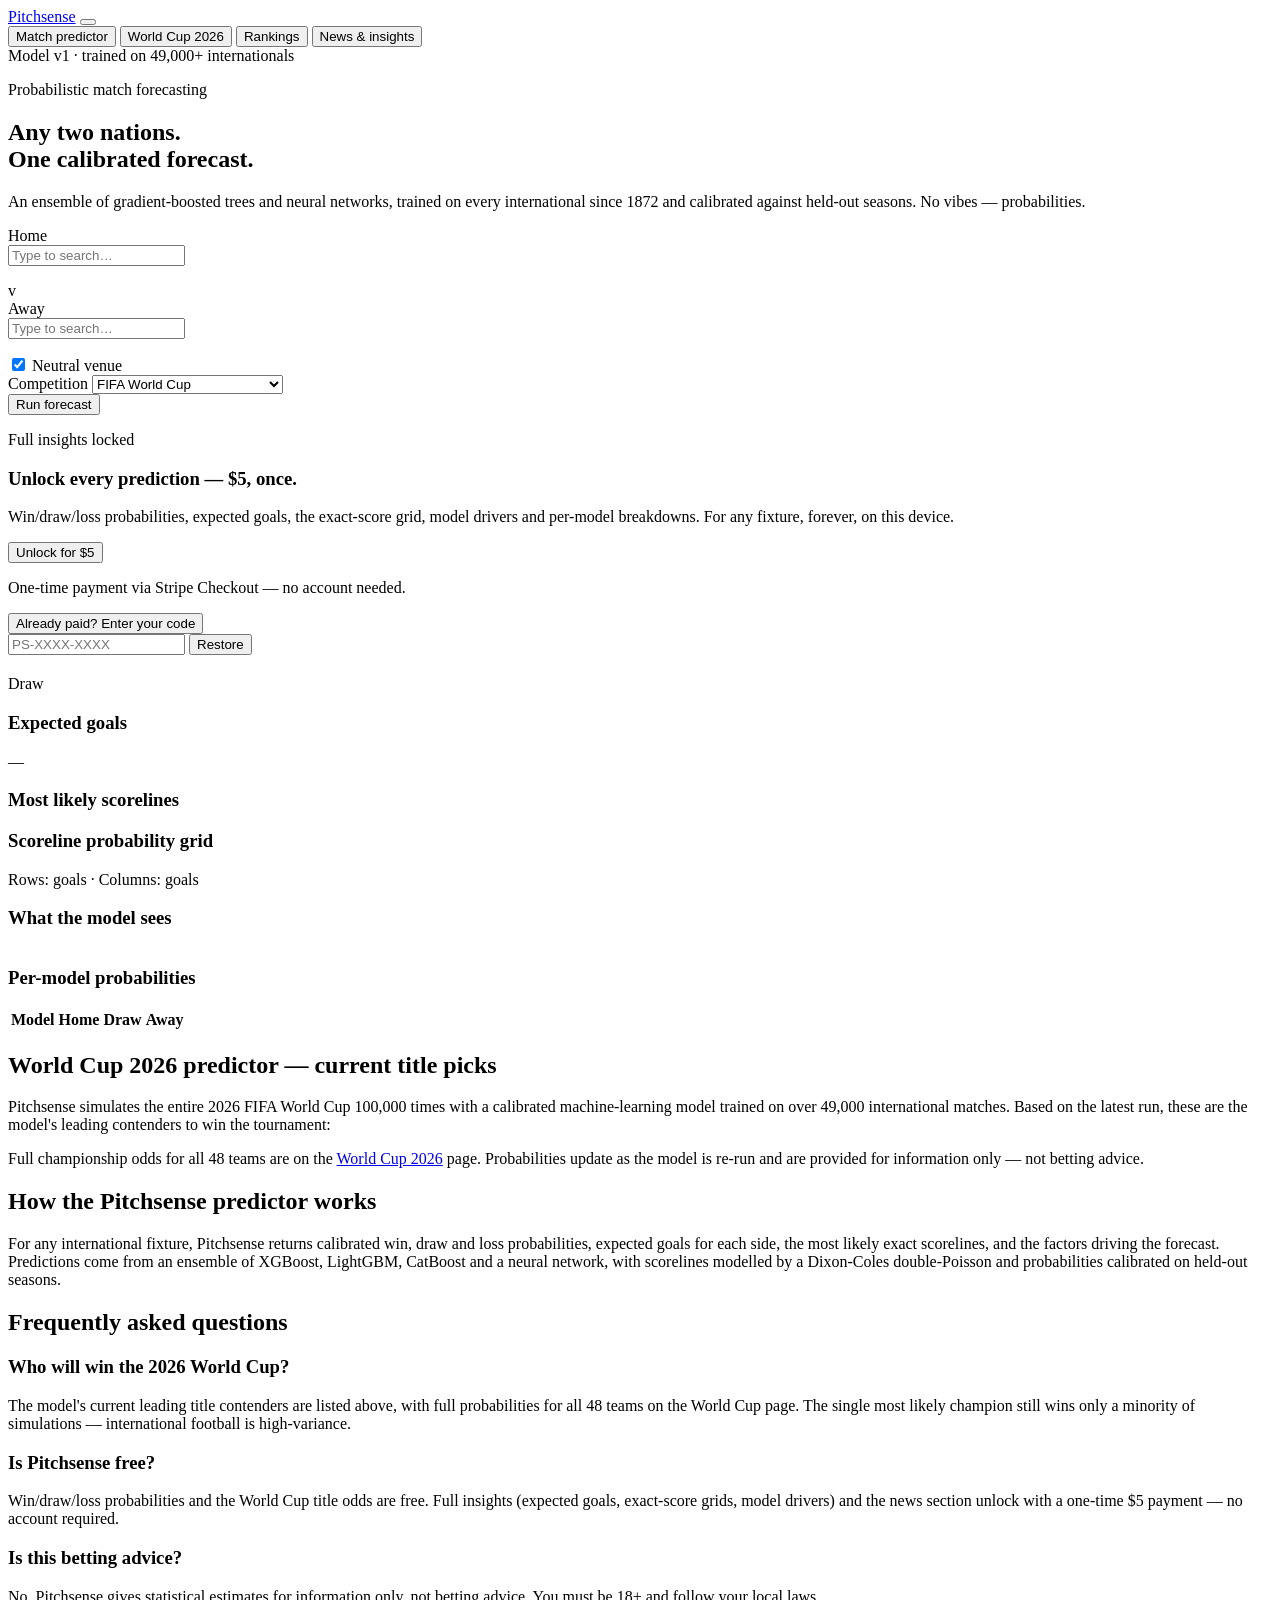
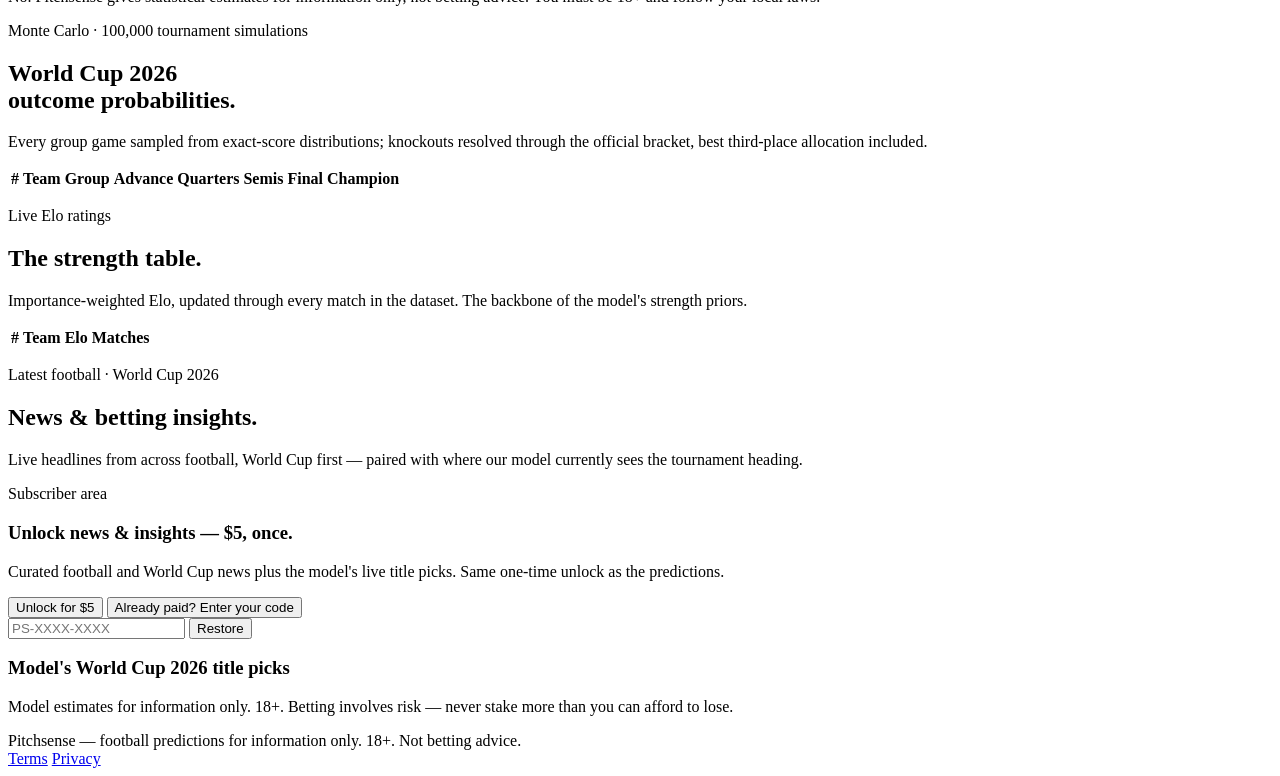
==== frontend/index.html @ 215c6b88 "SEO + AEO: meta/OG tags, JSON-LD, sitemap/robots, server-rendered WC picks - Keyword-focused <title>" ====
<!DOCTYPE html>
<html lang="en">
<head>
<meta charset="UTF-8">
<meta name="viewport" content="width=device-width, initial-scale=1.0">
<title>World Cup 2026 Predictor — AI Match Forecasts & Title Odds | Pitchsense</title>
<meta name="description" content="Pitchsense predicts the 2026 World Cup with a calibrated machine-learning model: live win/draw/loss probabilities, expected goals, exact-score odds, and 100,000-simulation title chances for all 48 teams. Predict any international match free.">
<meta name="keywords" content="World Cup 2026 predictor, World Cup predictions, football match predictor, who will win the World Cup 2026, soccer prediction AI, expected goals, match outcome probabilities">
<meta name="robots" content="index, follow, max-image-preview:large">
<link rel="canonical" href="https://pitchsense.fun/">
<meta name="theme-color" content="#0B6E4F">
<link rel="icon" href="data:image/svg+xml,%3Csvg xmlns='http://www.w3.org/2000/svg' viewBox='0 0 32 32'%3E%3Crect width='32' height='32' rx='7' fill='%230B6E4F'/%3E%3Ctext x='16' y='23' font-family='Georgia,serif' font-size='20' fill='white' text-anchor='middle'%3EP%3C/text%3E%3C/svg%3E">

<!-- Open Graph / Twitter -->
<meta property="og:type" content="website">
<meta property="og:site_name" content="Pitchsense">
<meta property="og:title" content="World Cup 2026 Predictor — AI Match Forecasts & Title Odds">
<meta property="og:description" content="A calibrated ML model that predicts the 2026 World Cup: live probabilities, expected goals, exact scores, and title odds for all 48 teams.">
<meta property="og:url" content="https://pitchsense.fun/">
<meta name="twitter:card" content="summary_large_image">
<meta name="twitter:title" content="World Cup 2026 Predictor — Pitchsense">
<meta name="twitter:description" content="Predict the 2026 World Cup and any international match with a calibrated machine-learning model.">

<link rel="preconnect" href="https://fonts.googleapis.com">
<link rel="preconnect" href="https://fonts.gstatic.com" crossorigin>
<link href="https://fonts.googleapis.com/css2?family=Fraunces:opsz,wght@9..144,500;9..144,600&family=Inter:wght@400;500;600&family=JetBrains+Mono:wght@400;500&display=swap" rel="stylesheet">
<link rel="stylesheet" href="/static/styles.css">

<script type="application/ld+json">
{
  "@context": "https://schema.org",
  "@graph": [
    {
      "@type": "WebSite",
      "@id": "https://pitchsense.fun/#website",
      "url": "https://pitchsense.fun/",
      "name": "Pitchsense",
      "description": "World Cup 2026 predictor and football match forecasting powered by a calibrated machine-learning model."
    },
    {
      "@type": "WebApplication",
      "name": "Pitchsense — World Cup 2026 Predictor",
      "url": "https://pitchsense.fun/",
      "applicationCategory": "SportsApplication",
      "operatingSystem": "Web",
      "offers": { "@type": "Offer", "price": "5", "priceCurrency": "USD",
                  "description": "One-time unlock of full prediction insights and news." },
      "description": "Calibrated ensemble of XGBoost, LightGBM, CatBoost and a neural network trained on 49,000+ international matches. Predicts win/draw/loss probabilities, expected goals, exact scores, and simulates the 2026 World Cup 100,000 times."
    },
    {
      "@type": "FAQPage",
      "mainEntity": [
        { "@type": "Question", "name": "Who will win the 2026 World Cup?",
          "acceptedAnswer": { "@type": "Answer", "text": "Pitchsense runs 100,000 Monte Carlo simulations of the 2026 World Cup using a calibrated machine-learning model. The current leading title contenders and full championship probabilities for all 48 teams are shown live on the homepage." } },
        { "@type": "Question", "name": "How accurate is the Pitchsense predictor?",
          "acceptedAnswer": { "@type": "Answer", "text": "Pitchsense uses a calibrated ensemble of XGBoost, LightGBM, CatBoost and a neural network trained on more than 49,000 international matches since 1872. Probabilities are calibrated against held-out seasons and evaluated with log loss, Brier score and ranked probability score." } },
        { "@type": "Question", "name": "Is Pitchsense free to use?",
          "acceptedAnswer": { "@type": "Answer", "text": "Match win/draw/loss probabilities and the World Cup title odds are free to view. Full insights — expected goals, exact-score grids and model drivers — plus the news section unlock with a one-time $5 payment. No account is required." } },
        { "@type": "Question", "name": "Can Pitchsense predict any football match?",
          "acceptedAnswer": { "@type": "Answer", "text": "Yes. Pick any two of more than 300 international teams to get calibrated win/draw/loss probabilities, expected goals and the most likely scorelines." } },
        { "@type": "Question", "name": "Is Pitchsense betting advice?",
          "acceptedAnswer": { "@type": "Answer", "text": "No. Pitchsense provides statistical estimates for information and entertainment only. It is not betting advice. Users must be 18 or older and are responsible for their local laws." } }
      ]
    }
  ]
}
</script>
</head>
<body>

<div class="code-banner hidden" id="code-banner"></div>

<header class="site-header">
  <div class="wrap header-inner">
    <a class="wordmark" href="/">Pitchsense</a>
    <button class="nav-toggle" id="nav-toggle" aria-label="Menu"
            aria-expanded="false" aria-controls="nav">
      <span></span><span></span><span></span>
    </button>
    <nav class="nav" id="nav">
      <button class="nav-link active" data-view="predict">Match predictor</button>
      <button class="nav-link" data-view="worldcup">World Cup 2026</button>
      <button class="nav-link" data-view="rankings">Rankings</button>
      <button class="nav-link" data-view="news">News &amp; insights</button>
    </nav>
    <span class="header-note">Model v1 · trained on 49,000+ internationals</span>
  </div>
</header>

<!-- ============ PREDICT ============ -->
<main id="view-predict" class="view wrap">
  <section class="hero">
    <p class="eyebrow">Probabilistic match forecasting</p>
    <h1>Any two nations.<br>One calibrated forecast.</h1>
    <p class="lede">An ensemble of gradient-boosted trees and neural networks,
    trained on every international since 1872 and calibrated against held-out
    seasons. No vibes — probabilities.</p>
  </section>

  <section class="fixture-card">
    <div class="fixture-row">
      <div class="team-select">
        <label class="field-label" for="home-team">Home</label>
        <div class="combo">
          <input id="home-team" type="text" autocomplete="off" spellcheck="false"
                 placeholder="Type to search…" role="combobox"
                 aria-expanded="false" aria-controls="home-team-list">
          <ul class="combo-list hidden" id="home-team-list" role="listbox"></ul>
        </div>
      </div>
      <div class="vs">v</div>
      <div class="team-select">
        <label class="field-label" for="away-team">Away</label>
        <div class="combo">
          <input id="away-team" type="text" autocomplete="off" spellcheck="false"
                 placeholder="Type to search…" role="combobox"
                 aria-expanded="false" aria-controls="away-team-list">
          <ul class="combo-list hidden" id="away-team-list" role="listbox"></ul>
        </div>
      </div>
    </div>
    <div class="fixture-options">
      <label class="check">
        <input type="checkbox" id="neutral" checked>
        <span>Neutral venue</span>
      </label>
      <div class="tournament-select">
        <label class="field-label" for="tournament">Competition</label>
        <select id="tournament">
          <option>FIFA World Cup</option>
          <option>FIFA World Cup qualification</option>
          <option>UEFA Euro</option>
          <option>Copa América</option>
          <option>UEFA Nations League</option>
          <option>Friendly</option>
        </select>
      </div>
      <button id="predict-btn" class="btn-primary">Run forecast</button>
    </div>
  </section>

  <section id="result" class="result hidden">
    <div class="paywall hidden" id="paywall">
      <div class="paywall-card">
        <p class="eyebrow">Full insights locked</p>
        <h3>Unlock every prediction — $5, once.</h3>
        <p class="paywall-copy">Win/draw/loss probabilities, expected goals, the
        exact-score grid, model drivers and per-model breakdowns. For any
        fixture, forever, on this device.</p>
        <button id="unlock-btn" class="btn-primary">Unlock for $5</button>
        <p class="paywall-note">One-time payment via Stripe Checkout — no account needed.</p>
        <button class="link-btn" id="have-code-btn">Already paid? Enter your code</button>
        <div class="code-entry hidden" id="code-entry">
          <input id="code-input" type="text" autocomplete="off" spellcheck="false"
                 placeholder="PS-XXXX-XXXX" aria-label="Unlock code">
          <button id="redeem-btn" class="btn-primary">Restore</button>
        </div>
      </div>
    </div>
    <div class="result-head">
      <h2 id="result-title"></h2>
      <span class="tag" id="result-tag"></span>
    </div>

    <div class="prob-bar" id="prob-bar">
      <div class="seg seg-home"><span class="seg-label"></span></div>
      <div class="seg seg-draw"><span class="seg-label"></span></div>
      <div class="seg seg-away"><span class="seg-label"></span></div>
    </div>
    <div class="prob-legend">
      <span><i class="dot dot-home"></i><b id="legend-home"></b></span>
      <span><i class="dot dot-draw"></i>Draw</span>
      <span><i class="dot dot-away"></i><b id="legend-away"></b></span>
    </div>

    <div class="result-grid">
      <div class="panel">
        <h3 class="panel-title">Expected goals</h3>
        <div class="xg-row">
          <div class="xg"><span class="xg-num" id="xg-home"></span><span class="xg-team" id="xg-home-team"></span></div>
          <div class="xg-sep">—</div>
          <div class="xg"><span class="xg-num" id="xg-away"></span><span class="xg-team" id="xg-away-team"></span></div>
        </div>
        <h3 class="panel-title">Most likely scorelines</h3>
        <ol class="scoreline-list" id="scoreline-list"></ol>
      </div>

      <div class="panel">
        <h3 class="panel-title">Scoreline probability grid</h3>
        <div class="heatmap-wrap">
          <div class="heatmap" id="heatmap"></div>
          <p class="heatmap-caption">Rows: <span id="hm-home"></span> goals · Columns: <span id="hm-away"></span> goals</p>
        </div>
      </div>

      <div class="panel">
        <h3 class="panel-title">What the model sees</h3>
        <table class="kv-table" id="drivers-table"></table>
        <h3 class="panel-title">Per-model probabilities</h3>
        <table class="model-table" id="model-table">
          <thead><tr><th>Model</th><th>Home</th><th>Draw</th><th>Away</th></tr></thead>
          <tbody></tbody>
        </table>
      </div>
    </div>
  </section>

  <!-- Crawlable content for search & answer engines (visible to everyone) -->
  <section class="seo-block">
    <h2>World Cup 2026 predictor — current title picks</h2>
    <p>Pitchsense simulates the entire 2026 FIFA World Cup 100,000 times with a
    calibrated machine-learning model trained on over 49,000 international
    matches. Based on the latest run, these are the model's leading contenders
    to win the tournament:</p>
    <!--WC_PICKS-->
    <p class="seo-note">Full championship odds for all 48 teams are on the
    <a href="#" data-jump="worldcup">World Cup 2026</a> page. Probabilities update
    as the model is re-run and are provided for information only — not betting advice.</p>

    <h2>How the Pitchsense predictor works</h2>
    <p>For any international fixture, Pitchsense returns calibrated win, draw and
    loss probabilities, expected goals for each side, the most likely exact
    scorelines, and the factors driving the forecast. Predictions come from an
    ensemble of XGBoost, LightGBM, CatBoost and a neural network, with scorelines
    modelled by a Dixon-Coles double-Poisson and probabilities calibrated on
    held-out seasons.</p>

    <h2>Frequently asked questions</h2>
    <div class="faq">
      <h3>Who will win the 2026 World Cup?</h3>
      <p>The model's current leading title contenders are listed above, with full
      probabilities for all 48 teams on the World Cup page. The single most likely
      champion still wins only a minority of simulations — international football
      is high-variance.</p>
      <h3>Is Pitchsense free?</h3>
      <p>Win/draw/loss probabilities and the World Cup title odds are free. Full
      insights (expected goals, exact-score grids, model drivers) and the news
      section unlock with a one-time $5 payment — no account required.</p>
      <h3>Is this betting advice?</h3>
      <p>No. Pitchsense gives statistical estimates for information only, not
      betting advice. You must be 18+ and follow your local laws.</p>
    </div>
  </section>
</main>

<!-- ============ WORLD CUP ============ -->
<main id="view-worldcup" class="view wrap hidden">
  <section class="hero">
    <p class="eyebrow">Monte Carlo · 100,000 tournament simulations</p>
    <h1>World Cup 2026<br>outcome probabilities.</h1>
    <p class="lede" id="wc-meta">Every group game sampled from exact-score
    distributions; knockouts resolved through the official bracket, best
    third-place allocation included.</p>
  </section>
  <section class="panel">
    <div class="table-scroll">
      <table class="wc-table" id="wc-table">
        <thead>
          <tr>
            <th>#</th><th>Team</th><th>Group</th>
            <th class="num">Advance</th><th class="num">Quarters</th>
            <th class="num">Semis</th><th class="num">Final</th>
            <th class="bar-col">Champion</th>
          </tr>
        </thead>
        <tbody></tbody>
      </table>
    </div>
  </section>
</main>

<!-- ============ RANKINGS ============ -->
<main id="view-rankings" class="view wrap hidden">
  <section class="hero">
    <p class="eyebrow">Live Elo ratings</p>
    <h1>The strength table.</h1>
    <p class="lede">Importance-weighted Elo, updated through every match in the
    dataset. The backbone of the model's strength priors.</p>
  </section>
  <section class="panel">
    <div class="table-scroll">
      <table class="rank-table" id="rank-table">
        <thead><tr><th>#</th><th>Team</th><th class="num">Elo</th><th class="num">Matches</th></tr></thead>
        <tbody></tbody>
      </table>
    </div>
  </section>
</main>

<!-- ============ NEWS & INSIGHTS ============ -->
<main id="view-news" class="view wrap hidden">
  <section class="hero">
    <p class="eyebrow">Latest football · World Cup 2026</p>
    <h1>News &amp; betting insights.</h1>
    <p class="lede">Live headlines from across football, World Cup first — paired
    with where our model currently sees the tournament heading.</p>
  </section>

  <div class="paywall-card news-lock hidden" id="news-lock">
    <p class="eyebrow">Subscriber area</p>
    <h3>Unlock news &amp; insights — $5, once.</h3>
    <p class="paywall-copy">Curated football and World Cup news plus the model's
    live title picks. Same one-time unlock as the predictions.</p>
    <button id="news-unlock-btn" class="btn-primary">Unlock for $5</button>
    <button class="link-btn" id="news-have-code-btn">Already paid? Enter your code</button>
    <div class="code-entry hidden" id="news-code-entry">
      <input id="news-code-input" type="text" autocomplete="off" spellcheck="false"
             placeholder="PS-XXXX-XXXX" aria-label="Unlock code">
      <button id="news-redeem-btn" class="btn-primary">Restore</button>
    </div>
  </div>

  <div id="news-content" class="hidden">
    <section class="panel insights-panel">
      <h3 class="panel-title">Model's World Cup 2026 title picks</h3>
      <ul class="insights-list" id="insights-list"></ul>
      <p class="gamble-note">Model estimates for information only. 18+. Betting
      involves risk — never stake more than you can afford to lose.</p>
    </section>
    <section class="news-grid" id="news-grid"></section>
  </div>
</main>

<footer class="site-footer">
  <div class="wrap footer-inner">
    <span>Pitchsense — football predictions for information only. 18+. Not betting advice.</span>
    <nav class="footer-links">
      <a href="/terms">Terms</a>
      <a href="/privacy">Privacy</a>
    </nav>
  </div>
</footer>

<script src="/static/app.js"></script>
</body>
</html>
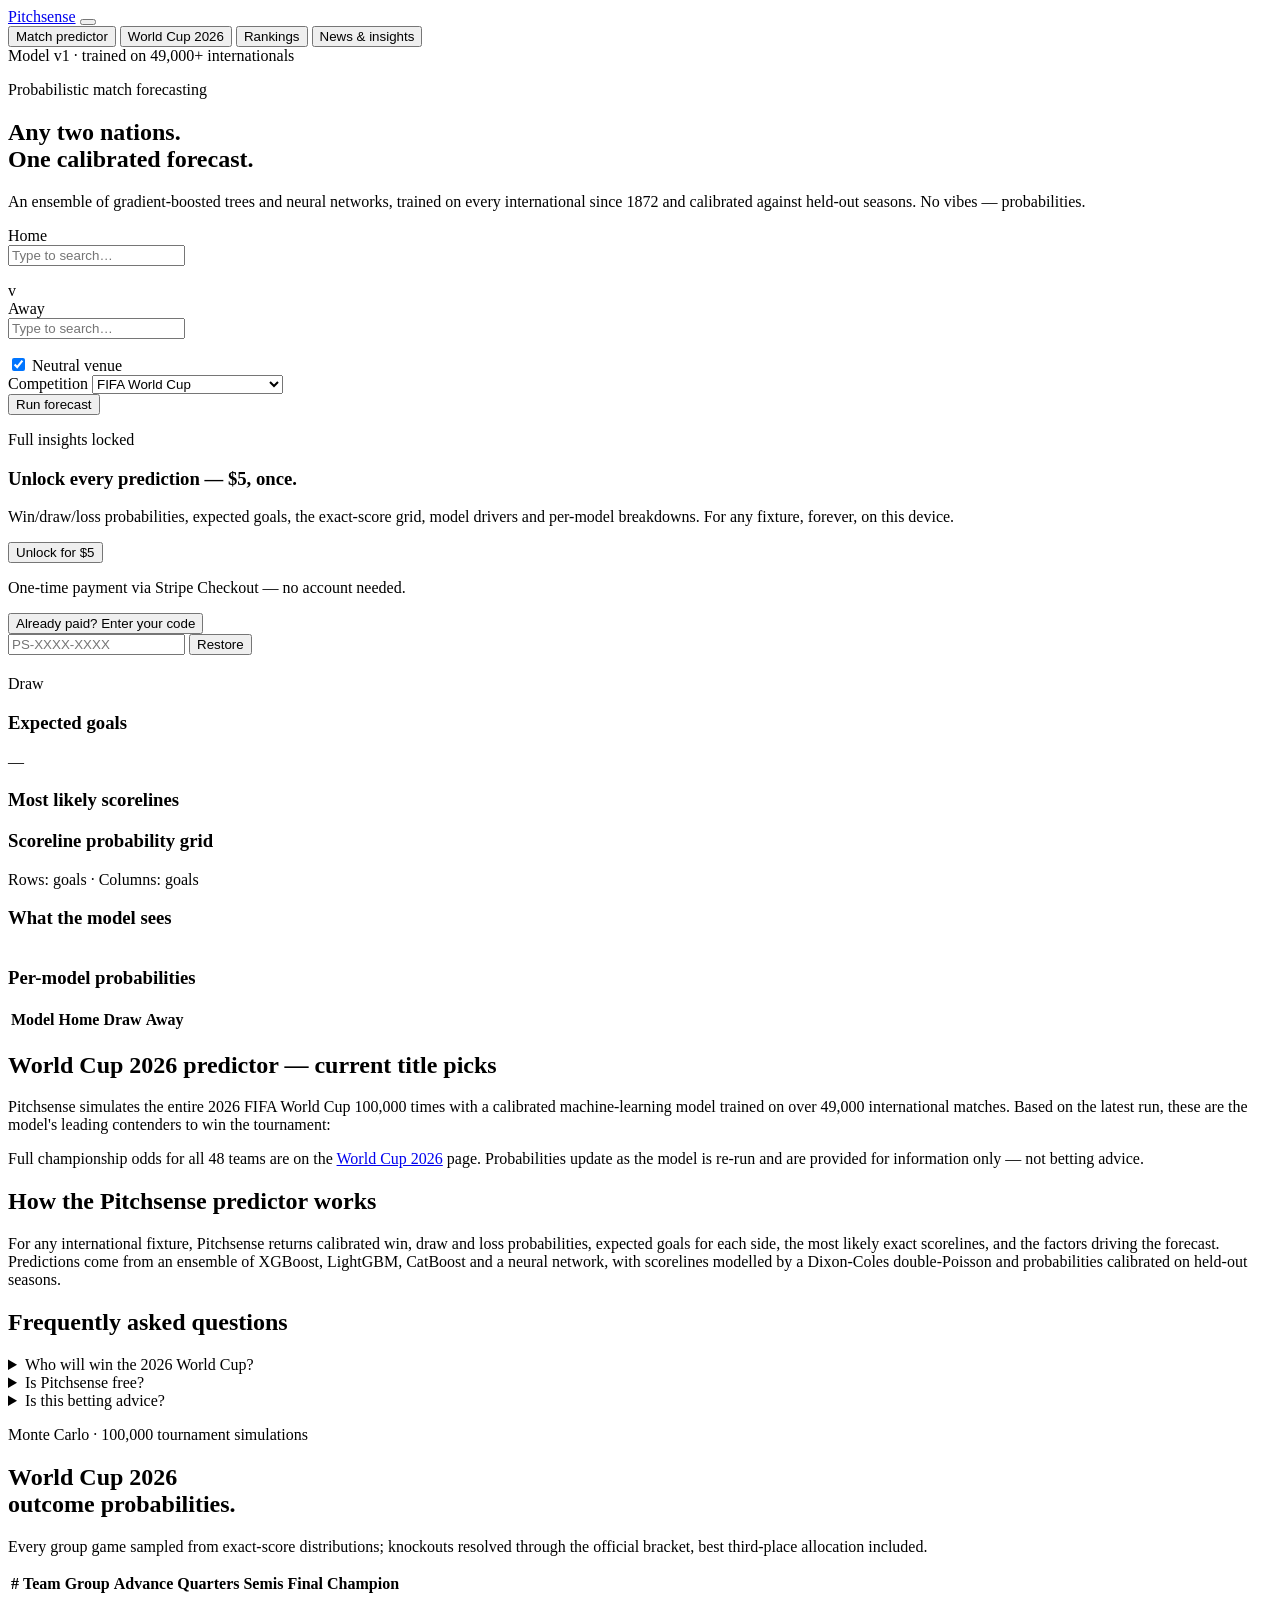
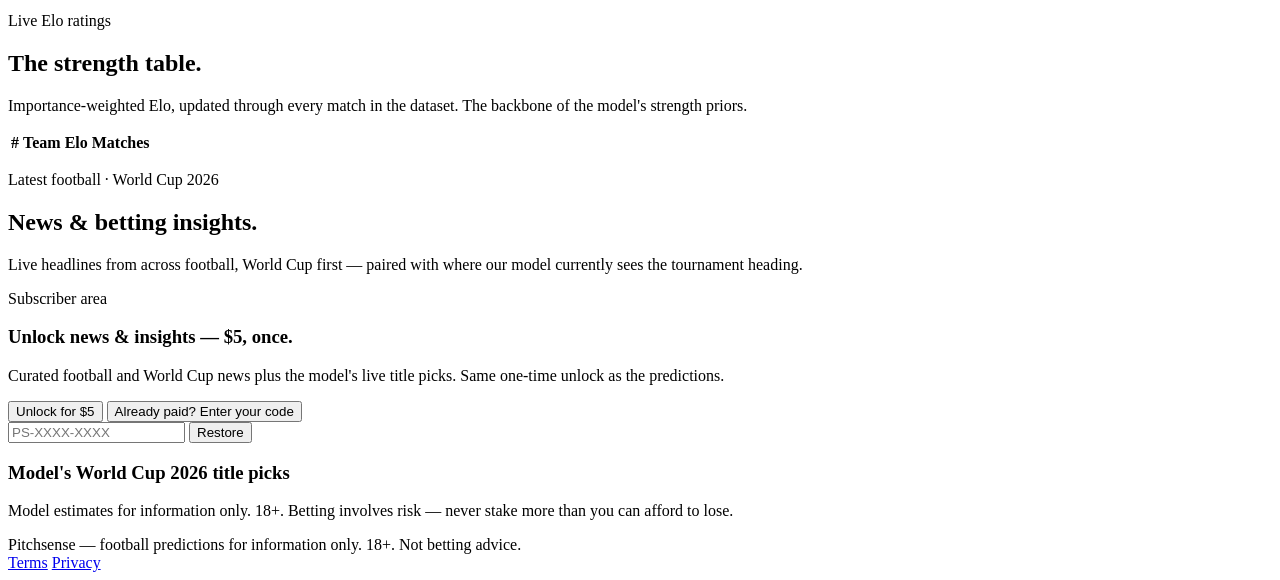
==== commit bf6a13f0: "Make landing FAQ a native details/summary accordion (cache-bust v=3) Co-Authored-By: Claude Fable 5 " ====
--- a/frontend/index.html
+++ b/frontend/index.html
@@ -9,7 +9,9 @@
 <meta name="robots" content="index, follow, max-image-preview:large">
 <link rel="canonical" href="https://pitchsense.fun/">
 <meta name="theme-color" content="#0B6E4F">
-<link rel="icon" href="data:image/svg+xml,%3Csvg xmlns='http://www.w3.org/2000/svg' viewBox='0 0 32 32'%3E%3Crect width='32' height='32' rx='7' fill='%230B6E4F'/%3E%3Ctext x='16' y='23' font-family='Georgia,serif' font-size='20' fill='white' text-anchor='middle'%3EP%3C/text%3E%3C/svg%3E">
+<link rel="icon" href="/static/favicon.ico?v=3" sizes="any">
+<link rel="icon" type="image/png" sizes="32x32" href="/static/favicon-32.png?v=3">
+<link rel="apple-touch-icon" href="/static/apple-touch-icon.png?v=3">
 
 <!-- Open Graph / Twitter -->
 <meta property="og:type" content="website">
@@ -17,14 +19,16 @@
 <meta property="og:title" content="World Cup 2026 Predictor — AI Match Forecasts & Title Odds">
 <meta property="og:description" content="A calibrated ML model that predicts the 2026 World Cup: live probabilities, expected goals, exact scores, and title odds for all 48 teams.">
 <meta property="og:url" content="https://pitchsense.fun/">
+<meta property="og:image" content="https://pitchsense.fun/static/og-image.png">
 <meta name="twitter:card" content="summary_large_image">
 <meta name="twitter:title" content="World Cup 2026 Predictor — Pitchsense">
 <meta name="twitter:description" content="Predict the 2026 World Cup and any international match with a calibrated machine-learning model.">
+<meta name="twitter:image" content="https://pitchsense.fun/static/og-image.png">
 
 <link rel="preconnect" href="https://fonts.googleapis.com">
 <link rel="preconnect" href="https://fonts.gstatic.com" crossorigin>
 <link href="https://fonts.googleapis.com/css2?family=Fraunces:opsz,wght@9..144,500;9..144,600&family=Inter:wght@400;500;600&family=JetBrains+Mono:wght@400;500&display=swap" rel="stylesheet">
-<link rel="stylesheet" href="/static/styles.css">
+<link rel="stylesheet" href="/static/styles.css?v=3">
 
 <script type="application/ld+json">
 {
@@ -227,18 +231,24 @@
 
     <h2>Frequently asked questions</h2>
     <div class="faq">
-      <h3>Who will win the 2026 World Cup?</h3>
-      <p>The model's current leading title contenders are listed above, with full
-      probabilities for all 48 teams on the World Cup page. The single most likely
-      champion still wins only a minority of simulations — international football
-      is high-variance.</p>
-      <h3>Is Pitchsense free?</h3>
-      <p>Win/draw/loss probabilities and the World Cup title odds are free. Full
-      insights (expected goals, exact-score grids, model drivers) and the news
-      section unlock with a one-time $5 payment — no account required.</p>
-      <h3>Is this betting advice?</h3>
-      <p>No. Pitchsense gives statistical estimates for information only, not
-      betting advice. You must be 18+ and follow your local laws.</p>
+      <details>
+        <summary>Who will win the 2026 World Cup?</summary>
+        <p>The model's current leading title contenders are listed above, with full
+        probabilities for all 48 teams on the World Cup page. The single most likely
+        champion still wins only a minority of simulations — international football
+        is high-variance.</p>
+      </details>
+      <details>
+        <summary>Is Pitchsense free?</summary>
+        <p>Win/draw/loss probabilities and the World Cup title odds are free. Full
+        insights (expected goals, exact-score grids, model drivers) and the news
+        section unlock with a one-time $5 payment — no account required.</p>
+      </details>
+      <details>
+        <summary>Is this betting advice?</summary>
+        <p>No. Pitchsense gives statistical estimates for information only, not
+        betting advice. You must be 18+ and follow your local laws.</p>
+      </details>
     </div>
   </section>
 </main>
@@ -331,6 +341,6 @@
   </div>
 </footer>
 
-<script src="/static/app.js"></script>
+<script src="/static/app.js?v=3"></script>
 </body>
 </html>
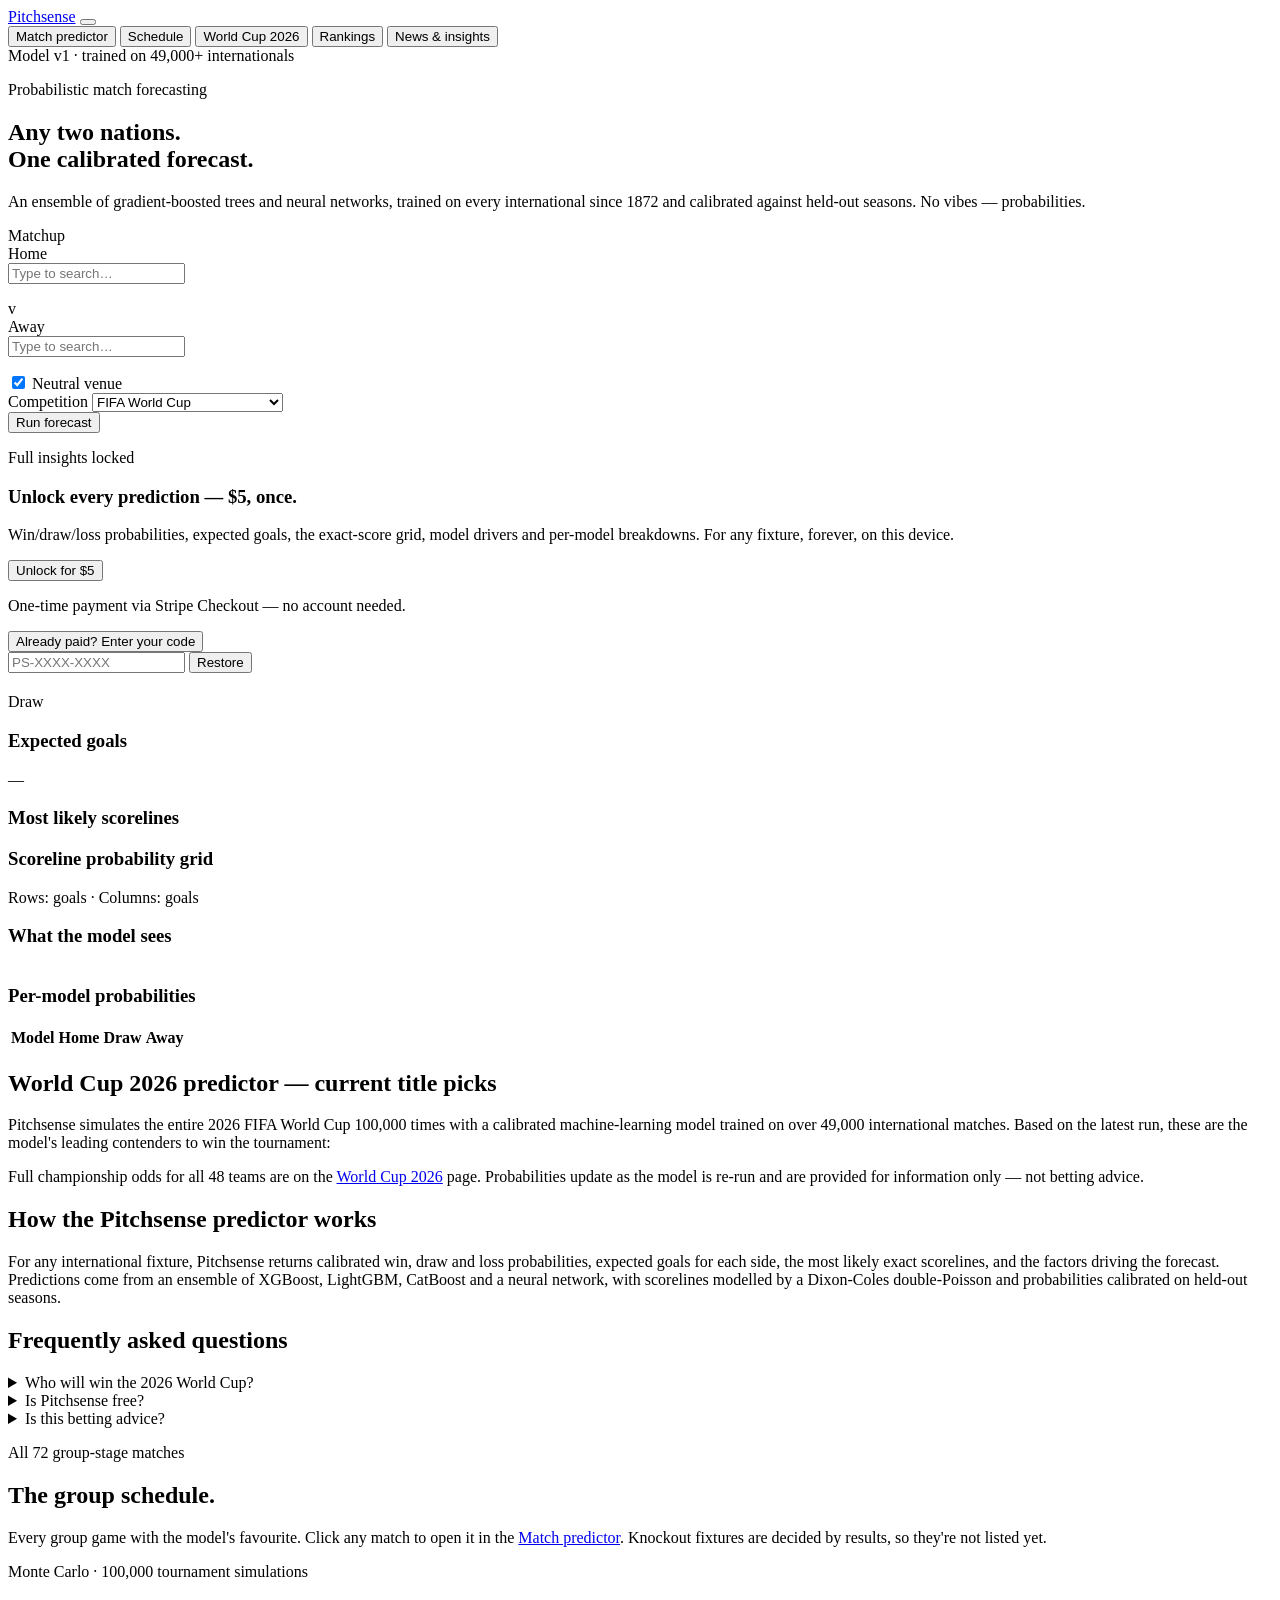
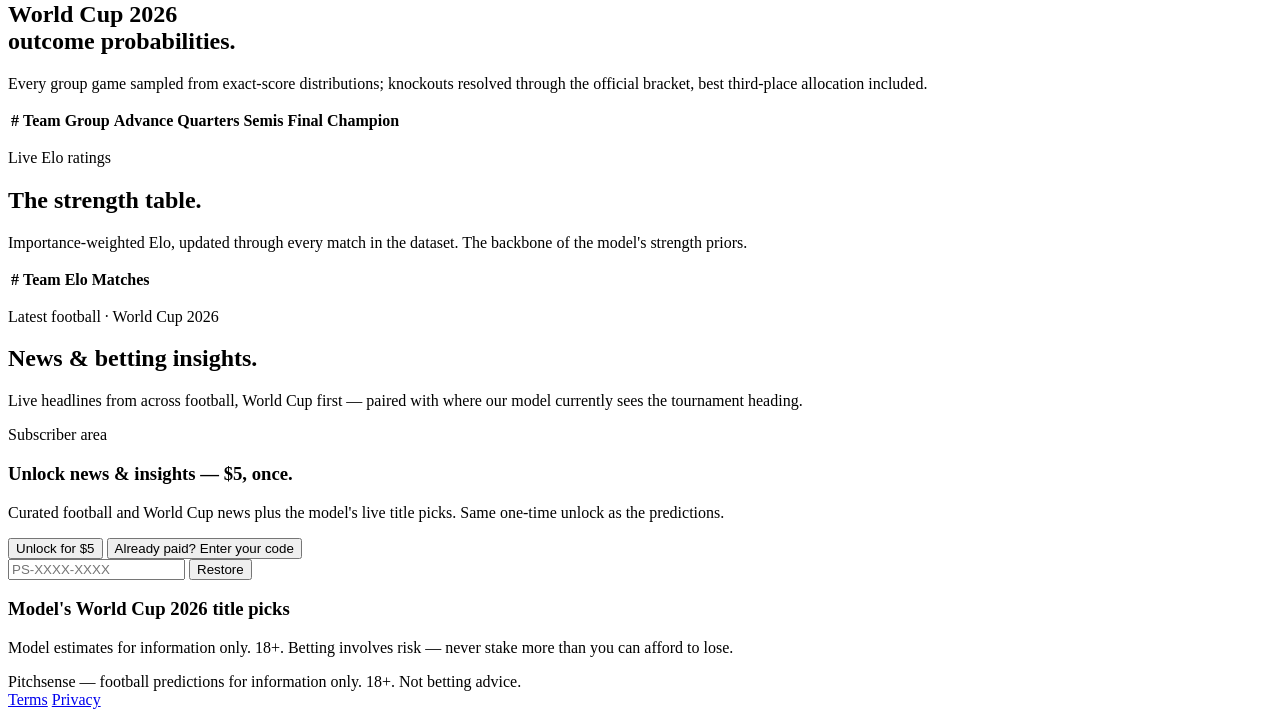
==== commit 19b66f7d: "Add rich matchup card + group-stage Schedule tab Matchup card: flag, name (CODE), Elo, world rank, g" ====
--- a/frontend/index.html
+++ b/frontend/index.html
@@ -9,9 +9,9 @@
 <meta name="robots" content="index, follow, max-image-preview:large">
 <link rel="canonical" href="https://pitchsense.fun/">
 <meta name="theme-color" content="#0B6E4F">
-<link rel="icon" href="/static/favicon.ico?v=3" sizes="any">
-<link rel="icon" type="image/png" sizes="32x32" href="/static/favicon-32.png?v=3">
-<link rel="apple-touch-icon" href="/static/apple-touch-icon.png?v=3">
+<link rel="icon" href="/static/favicon.ico?v=4" sizes="any">
+<link rel="icon" type="image/png" sizes="32x32" href="/static/favicon-32.png?v=4">
+<link rel="apple-touch-icon" href="/static/apple-touch-icon.png?v=4">
 
 <!-- Open Graph / Twitter -->
 <meta property="og:type" content="website">
@@ -28,7 +28,7 @@
 <link rel="preconnect" href="https://fonts.googleapis.com">
 <link rel="preconnect" href="https://fonts.gstatic.com" crossorigin>
 <link href="https://fonts.googleapis.com/css2?family=Fraunces:opsz,wght@9..144,500;9..144,600&family=Inter:wght@400;500;600&family=JetBrains+Mono:wght@400;500&display=swap" rel="stylesheet">
-<link rel="stylesheet" href="/static/styles.css?v=3">
+<link rel="stylesheet" href="/static/styles.css?v=4">
 
 <script type="application/ld+json">
 {
@@ -83,6 +83,7 @@
     </button>
     <nav class="nav" id="nav">
       <button class="nav-link active" data-view="predict">Match predictor</button>
+      <button class="nav-link" data-view="schedule">Schedule</button>
       <button class="nav-link" data-view="worldcup">World Cup 2026</button>
       <button class="nav-link" data-view="rankings">Rankings</button>
       <button class="nav-link" data-view="news">News &amp; insights</button>
@@ -102,6 +103,10 @@
   </section>
 
   <section class="fixture-card">
+    <div class="matchup-head">
+      <span class="matchup-label">Matchup</span>
+      <span class="host-adv" id="host-adv"></span>
+    </div>
     <div class="fixture-row">
       <div class="team-select">
         <label class="field-label" for="home-team">Home</label>
@@ -111,6 +116,7 @@
                  aria-expanded="false" aria-controls="home-team-list">
           <ul class="combo-list hidden" id="home-team-list" role="listbox"></ul>
         </div>
+        <div class="team-meta" id="home-meta"></div>
       </div>
       <div class="vs">v</div>
       <div class="team-select">
@@ -121,6 +127,7 @@
                  aria-expanded="false" aria-controls="away-team-list">
           <ul class="combo-list hidden" id="away-team-list" role="listbox"></ul>
         </div>
+        <div class="team-meta" id="away-meta"></div>
       </div>
     </div>
     <div class="fixture-options">
@@ -253,6 +260,18 @@
   </section>
 </main>
 
+<!-- ============ SCHEDULE ============ -->
+<main id="view-schedule" class="view wrap hidden">
+  <section class="hero">
+    <p class="eyebrow">All 72 group-stage matches</p>
+    <h1>The group schedule.</h1>
+    <p class="lede">Every group game with the model's favourite. Click any match
+    to open it in the <a href="#" data-jump="predict">Match predictor</a>.
+    Knockout fixtures are decided by results, so they're not listed yet.</p>
+  </section>
+  <div id="schedule-groups"></div>
+</main>
+
 <!-- ============ WORLD CUP ============ -->
 <main id="view-worldcup" class="view wrap hidden">
   <section class="hero">
@@ -341,6 +360,6 @@
   </div>
 </footer>
 
-<script src="/static/app.js?v=3"></script>
+<script src="/static/app.js?v=4"></script>
 </body>
 </html>
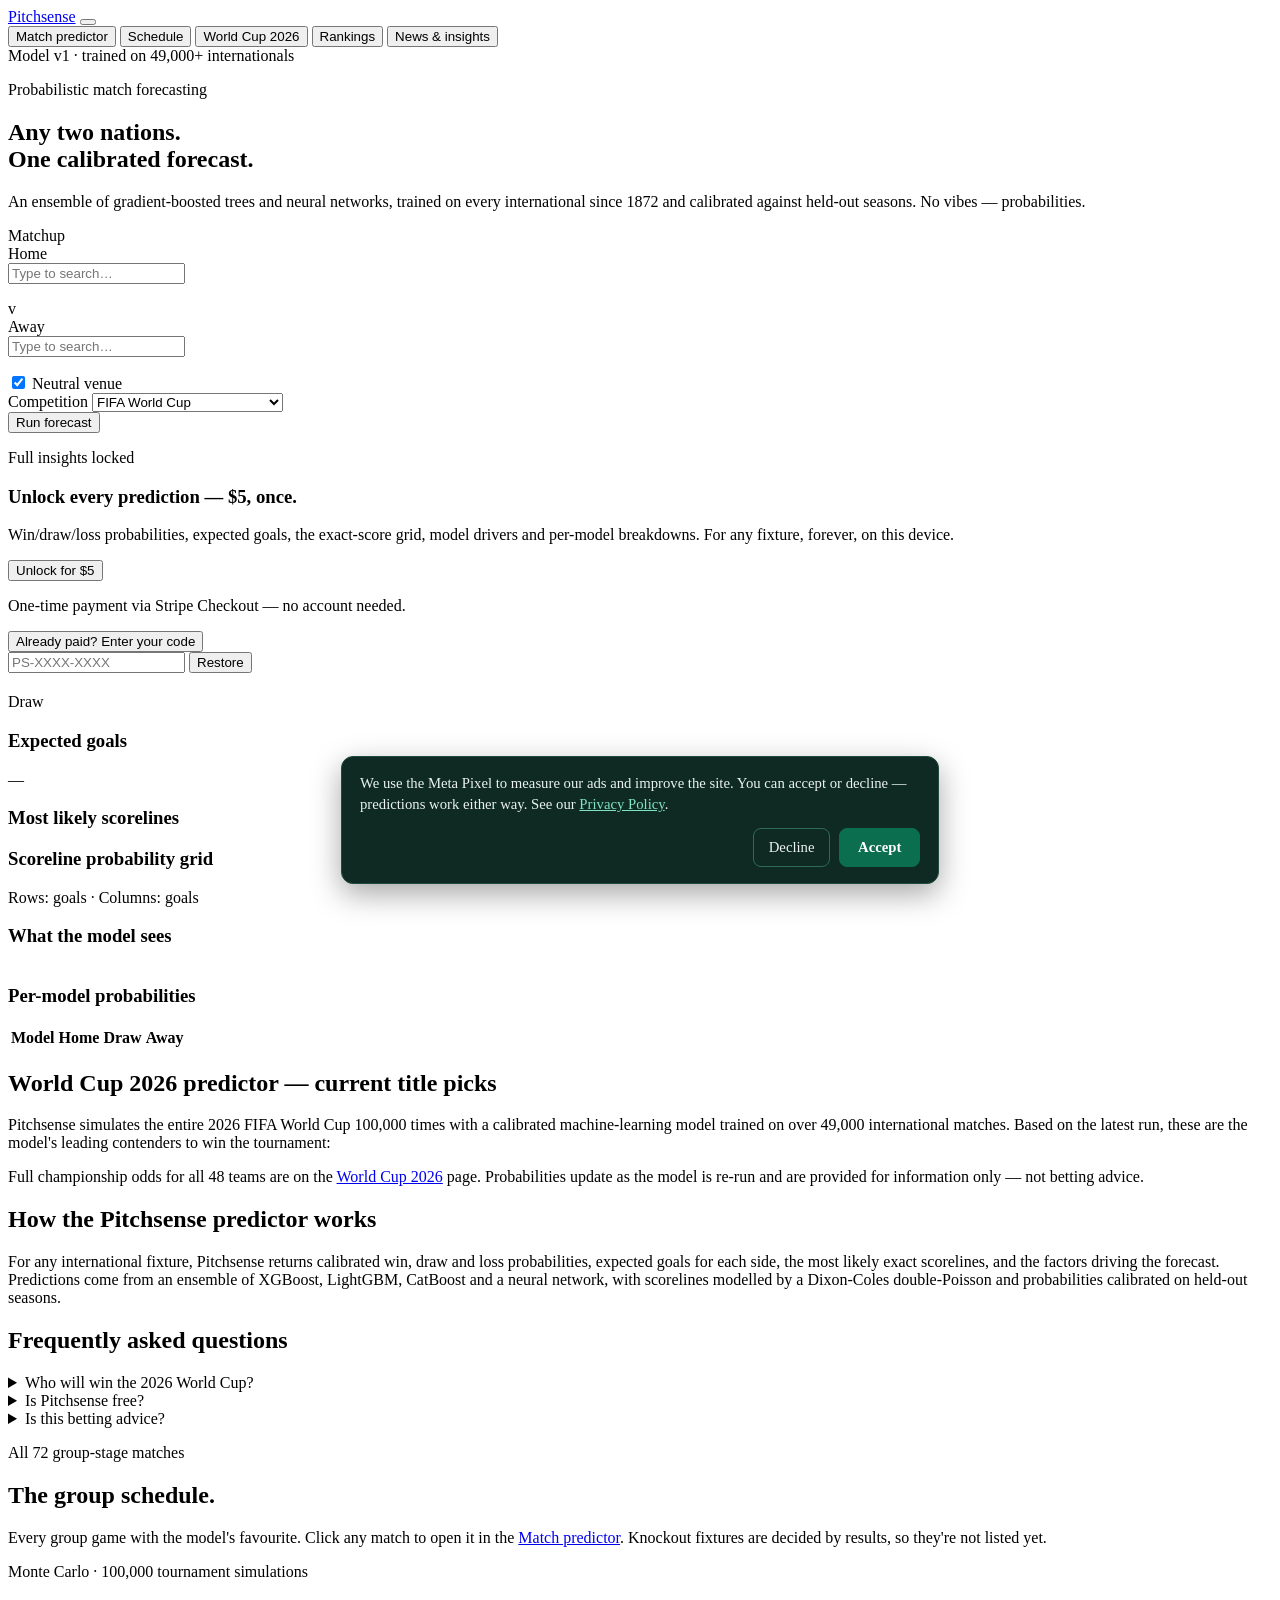
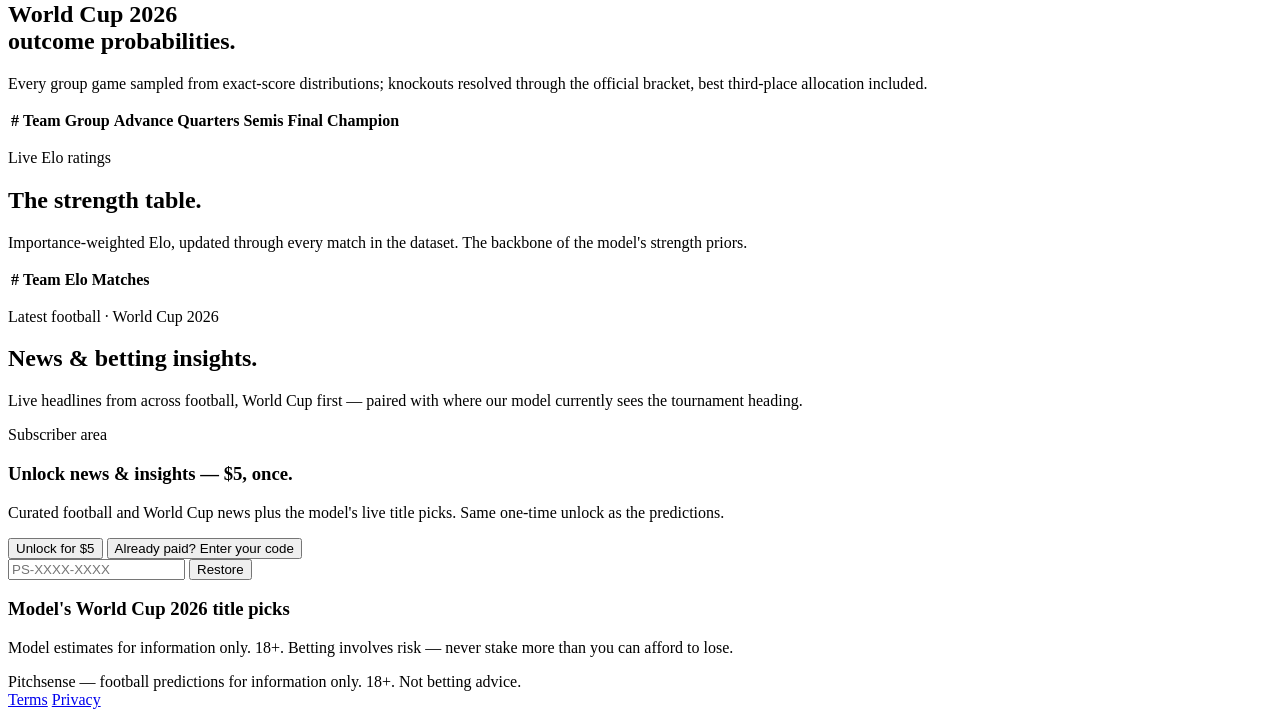
==== commit 3096ccfc: "Add consent-gated Meta Pixel + Purchase/InitiateCheckout tracking Wire the Meta Pixel (2094035021172" ====
--- a/frontend/index.html
+++ b/frontend/index.html
@@ -3,15 +3,36 @@
 <head>
 <meta charset="UTF-8">
 <meta name="viewport" content="width=device-width, initial-scale=1.0">
+
+<!-- Meta Pixel (deferred until the visitor consents — see consent banner) -->
+<script>
+window.loadMetaPixel = function () {
+  if (window.fbq) return;                 // already loaded
+  !function(f,b,e,v,n,t,s)
+  {if(f.fbq)return;n=f.fbq=function(){n.callMethod?
+  n.callMethod.apply(n,arguments):n.queue.push(arguments)};
+  if(!f._fbq)f._fbq=n;n.push=n;n.loaded=!0;n.version='2.0';
+  n.queue=[];t=b.createElement(e);t.async=!0;
+  t.src=v;s=b.getElementsByTagName(e)[0];
+  s.parentNode.insertBefore(t,s)}(window, document,'script',
+  'https://connect.facebook.net/en_US/fbevents.js');
+  fbq('init', '2094035021172777');
+  fbq('track', 'PageView');
+};
+// Load immediately only if the visitor previously consented.
+if (localStorage.getItem('ps_consent') === 'granted') window.loadMetaPixel();
+</script>
+<!-- End Meta Pixel -->
+
 <title>World Cup 2026 Predictor — AI Match Forecasts & Title Odds | Pitchsense</title>
 <meta name="description" content="Pitchsense predicts the 2026 World Cup with a calibrated machine-learning model: live win/draw/loss probabilities, expected goals, exact-score odds, and 100,000-simulation title chances for all 48 teams. Predict any international match free.">
 <meta name="keywords" content="World Cup 2026 predictor, World Cup predictions, football match predictor, who will win the World Cup 2026, soccer prediction AI, expected goals, match outcome probabilities">
 <meta name="robots" content="index, follow, max-image-preview:large">
 <link rel="canonical" href="https://pitchsense.fun/">
 <meta name="theme-color" content="#0B6E4F">
-<link rel="icon" href="/static/favicon.ico?v=4" sizes="any">
-<link rel="icon" type="image/png" sizes="32x32" href="/static/favicon-32.png?v=4">
-<link rel="apple-touch-icon" href="/static/apple-touch-icon.png?v=4">
+<link rel="icon" href="/static/favicon.ico?v=6" sizes="any">
+<link rel="icon" type="image/png" sizes="32x32" href="/static/favicon-32.png?v=6">
+<link rel="apple-touch-icon" href="/static/apple-touch-icon.png?v=6">
 
 <!-- Open Graph / Twitter -->
 <meta property="og:type" content="website">
@@ -28,7 +49,7 @@
 <link rel="preconnect" href="https://fonts.googleapis.com">
 <link rel="preconnect" href="https://fonts.gstatic.com" crossorigin>
 <link href="https://fonts.googleapis.com/css2?family=Fraunces:opsz,wght@9..144,500;9..144,600&family=Inter:wght@400;500;600&family=JetBrains+Mono:wght@400;500&display=swap" rel="stylesheet">
-<link rel="stylesheet" href="/static/styles.css?v=4">
+<link rel="stylesheet" href="/static/styles.css?v=6">
 
 <script type="application/ld+json">
 {
@@ -214,6 +235,12 @@
         </table>
       </div>
     </div>
+
+    <section class="strength-card hidden" id="strength-card">
+      <h3 class="panel-title" id="strength-title"></h3>
+      <ul class="reasons" id="strength-reasons"></ul>
+      <div class="strength-news" id="strength-news"></div>
+    </section>
   </section>
 
   <!-- Crawlable content for search & answer engines (visible to everyone) -->
@@ -360,6 +387,32 @@
   </div>
 </footer>
 
-<script src="/static/app.js?v=4"></script>
+<!-- Cookie / Pixel consent banner -->
+<div id="consent-banner" hidden role="dialog" aria-label="Cookie consent" style="position:fixed;left:1rem;right:1rem;bottom:1rem;z-index:9999;max-width:560px;margin:0 auto;background:#0E2A22;color:#EAF3EF;border:1px solid #1E4B3D;border-radius:12px;padding:1rem 1.1rem;box-shadow:0 10px 30px rgba(0,0,0,.35);font-size:.92rem;line-height:1.45;">
+  <p style="margin:0 0 .75rem;">We use the Meta Pixel to measure our ads and improve the site. You can accept or decline — predictions work either way. See our <a href="/privacy" style="color:#7FE3C0;text-decoration:underline;">Privacy Policy</a>.</p>
+  <div style="display:flex;gap:.6rem;justify-content:flex-end;">
+    <button id="consent-decline" type="button" style="cursor:pointer;background:transparent;color:#EAF3EF;border:1px solid #2E6B57;border-radius:8px;padding:.5rem .9rem;font:inherit;">Decline</button>
+    <button id="consent-accept" type="button" style="cursor:pointer;background:#0B6E4F;color:#fff;border:1px solid #0B6E4F;border-radius:8px;padding:.5rem 1.1rem;font:inherit;font-weight:600;">Accept</button>
+  </div>
+</div>
+<script>
+(function () {
+  var KEY = "ps_consent";
+  var banner = document.getElementById("consent-banner");
+  if (!banner) return;
+  if (!localStorage.getItem(KEY)) banner.hidden = false;   // first visit
+  document.getElementById("consent-accept").onclick = function () {
+    localStorage.setItem(KEY, "granted");
+    banner.hidden = true;
+    if (window.loadMetaPixel) window.loadMetaPixel();
+  };
+  document.getElementById("consent-decline").onclick = function () {
+    localStorage.setItem(KEY, "denied");
+    banner.hidden = true;
+  };
+})();
+</script>
+
+<script src="/static/app.js?v=6"></script>
 </body>
 </html>
